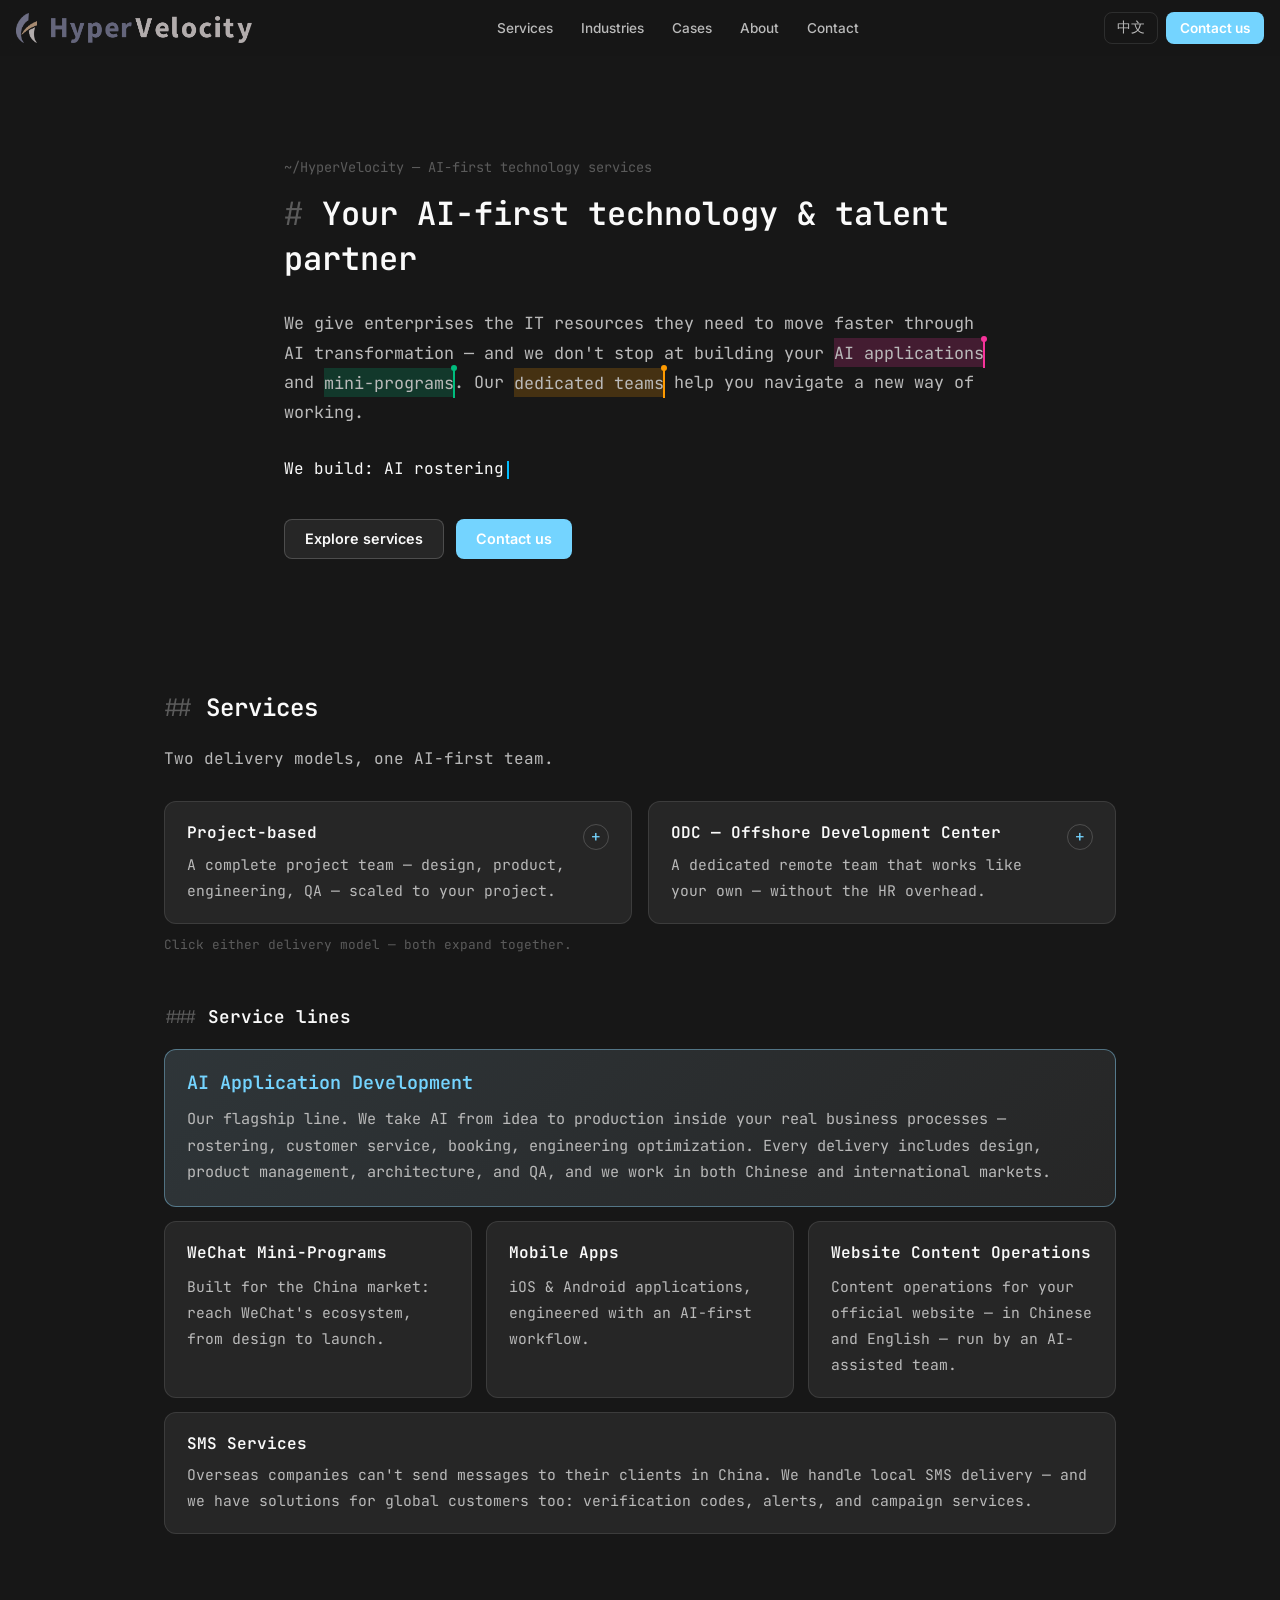
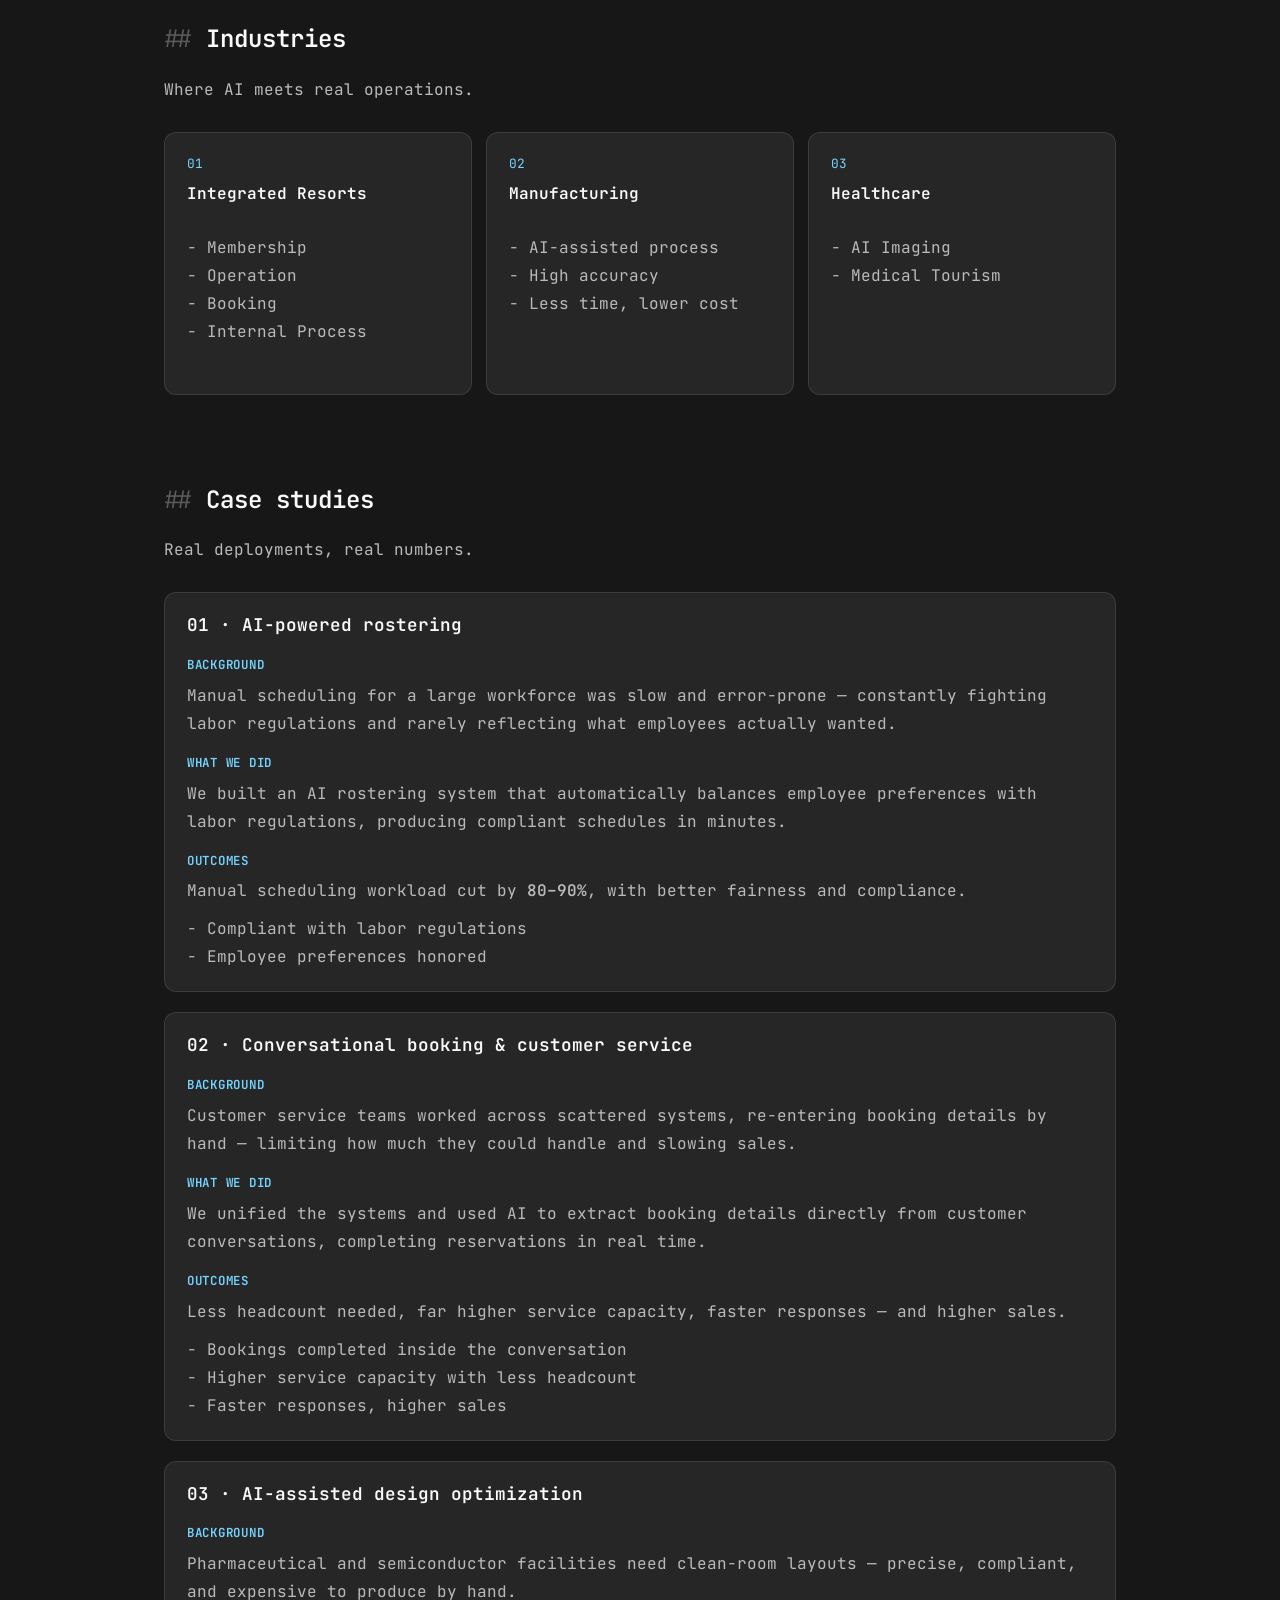
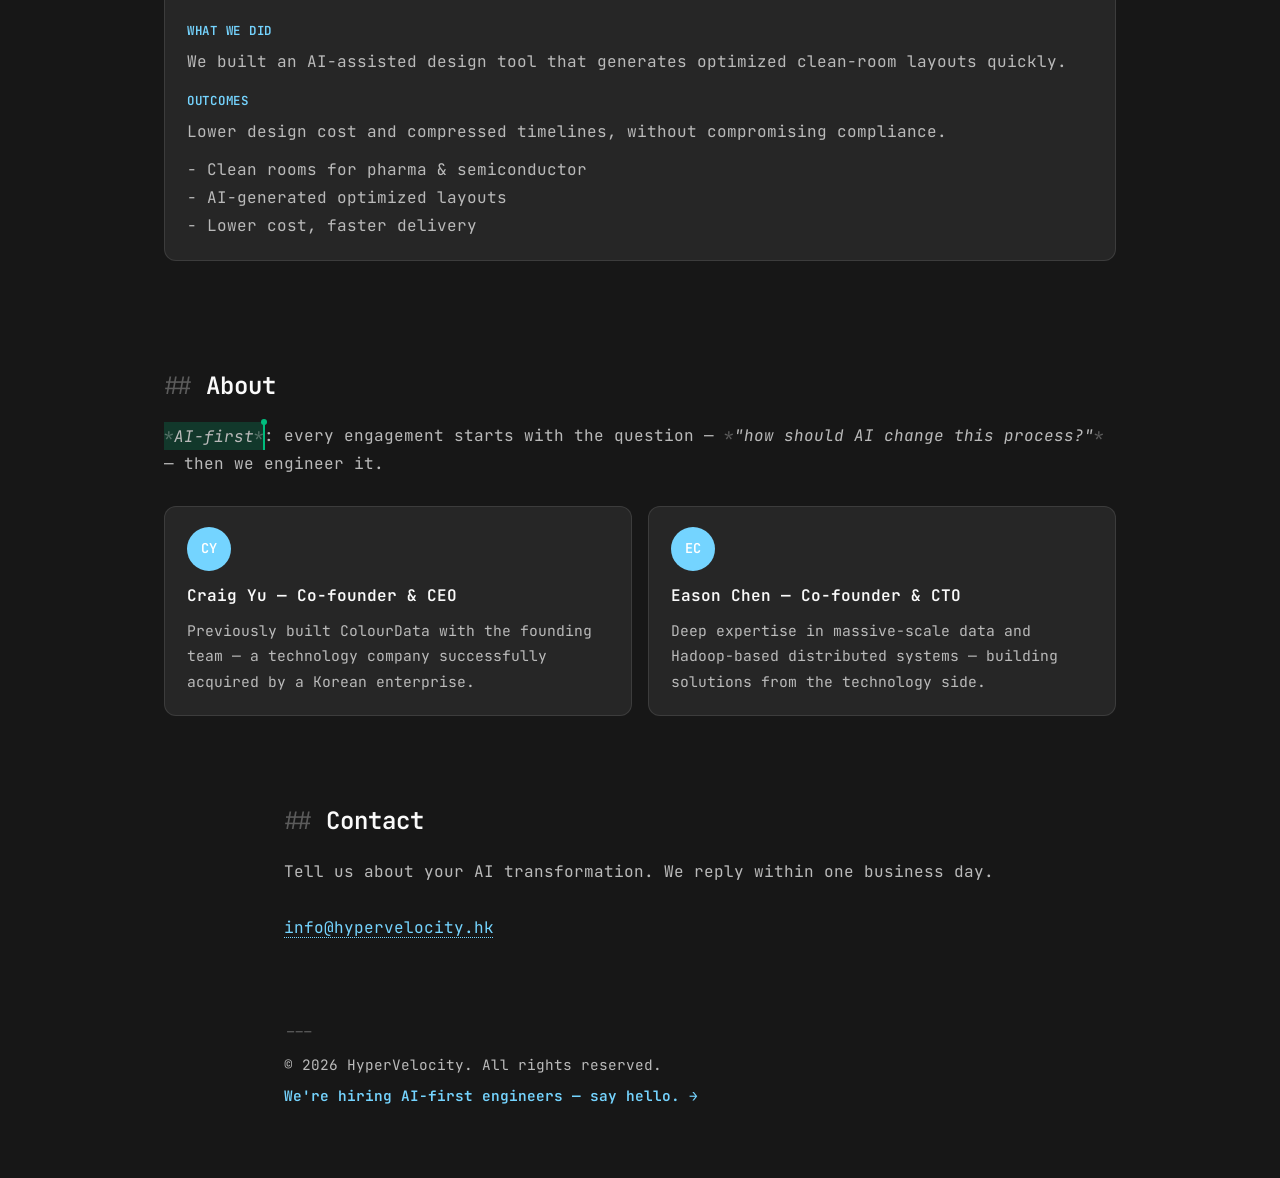
==== index.html @ ff7f64fd "HyperVelocity official website - initial version" ====
<!DOCTYPE html>
<html lang="en">
<head>
  <meta charset="utf-8">
  <meta name="viewport" content="width=device-width, initial-scale=1">
  <title>HyperVelocity — Your AI-first technology &amp; talent partner</title>
  <meta name="description" content="HyperVelocity helps enterprises scale IT capacity and accelerate AI transformation — AI applications, WeChat mini-programs, apps, and dedicated teams, delivered project-based or as an offshore development center (ODC).">
  <meta property="og:site_name" content="HyperVelocity">
  <meta property="og:type" content="website">
  <meta property="og:title" content="HyperVelocity — Your AI-first technology &amp; talent partner">
  <meta property="og:description" content="We give enterprises the IT resources they need to move faster through AI transformation — AI applications, mini-programs, apps, and dedicated teams.">
  <meta property="og:url" content="https://hypervelocity.hk/">
  <meta property="og:image" content="https://hypervelocity.hk/og.png">
  <meta property="og:image:width" content="1200">
  <meta property="og:image:height" content="630">
  <meta name="twitter:card" content="summary_large_image">
  <meta name="twitter:image" content="https://hypervelocity.hk/og.png">
  <link rel="icon" type="image/png" href="/favicon.png?v=4">
  <link rel="preconnect" href="https://fonts.googleapis.com">
  <link rel="preconnect" href="https://fonts.gstatic.com" crossorigin>
  <link href="https://fonts.googleapis.com/css2?family=Inter:wght@400;500;600&family=JetBrains+Mono:wght@400;600&display=swap" rel="stylesheet">
  <link rel="stylesheet" href="styles.css">
</head>
<body>

<header class="site-header" id="site-header">
  <a class="logo" href="#top" aria-label="HyperVelocity home">
    <img src="logo.png" alt="HyperVelocity logo" class="logo-img logo-mark">
    <img src="wordmark.png" alt="HyperVelocity" class="logo-img logo-wordmark">
  </a>
  <nav class="site-nav" id="site-nav" aria-label="Main navigation">
    <a href="#services" data-i18n="nav.services">Services</a>
    <a href="#industries" data-i18n="nav.industries">Industries</a>
    <a href="#cases" data-i18n="nav.cases">Cases</a>
    <a href="#about" data-i18n="nav.about">About</a>
    <a href="#contact" data-i18n="nav.contact">Contact</a>
  </nav>
  <div class="header-actions">
    <button id="lang-toggle" class="lang-toggle" type="button" aria-label="Switch language">中文</button>
    <a class="cta" href="#contact" data-i18n="nav.cta">Contact us</a>
    <button id="menu-toggle" class="menu-toggle" type="button" aria-label="Toggle menu" aria-expanded="false">
      <span></span><span></span><span></span>
    </button>
  </div>
</header>

<main id="top">

  <!-- ============ HERO ============ -->
  <section class="editor-document hero">
    <p class="doc-path"><span class="muted">~/HyperVelocity</span> — <span data-i18n="hero.badge">AI-first technology services</span></p>
    <h1 data-i18n="hero.title">Your AI-first technology &amp; talent partner</h1>
    <p class="lede" data-i18n-html="hero.lede">We give enterprises the IT resources they need to move faster through AI transformation — and we don't stop at building your <span class="agent-word" data-agent="claude">AI applications</span> and <span class="agent-word" data-agent="codex">mini-programs</span>. Our <span class="agent-word" data-agent="cursor">dedicated teams</span> help you navigate a new way of working.</p>
    <p class="type-line"><span data-i18n="hero.typelabel">We build:</span> <span id="typing" class="typing" data-typing></span></p>
    <p class="hero-cta">
      <a class="btn btn-secondary" href="#services" data-i18n="hero.cta2">Explore services</a>
      <a class="btn btn-primary" href="#contact" data-i18n="hero.cta1">Contact us</a>
    </p>
  </section>

  <!-- ============ SERVICES ============ -->
  <section class="section wide" id="services">
    <div class="editor-document">
      <h2 data-i18n="services.title">Services</h2>
      <p class="intro" data-i18n="services.intro">Two delivery models, one AI-first team.</p>

      <div class="mode-grid">
        <article class="card mode-card" id="mode-project">
          <div class="mode-card-head" role="button" tabindex="0" aria-expanded="false" aria-controls="mode-project-detail">
            <div>
              <h3 data-i18n="services.mode1.title">Project-based</h3>
              <p class="mode-summary" data-i18n="services.mode1.summary">A complete project team — design, product, engineering, QA — scaled to your project.</p>
            </div>
            <span class="mode-arrow" aria-hidden="true">+</span>
          </div>
          <div class="mode-detail" id="mode-project-detail" hidden>
            <p data-i18n="services.mode1.detail">We assemble a full project team for you — from designer to product manager, front-end and back-end engineers, and QA — and scale it according to your project's needs and timeline so every milestone gets met. You get a clear development roadmap, backed by a team that supports you end to end, including technology solutioning.</p>
            <ul>
              <li data-i18n="services.mode1.b1">Full project team: design, PM, engineering &amp; QA</li>
              <li data-i18n="services.mode1.b2">Team scales with project needs &amp; timeline</li>
              <li data-i18n="services.mode1.b3">Clear roadmap, technical solutioning included</li>
            </ul>
          </div>
        </article>

        <article class="card mode-card" id="mode-odc">
          <div class="mode-card-head" role="button" tabindex="0" aria-expanded="false" aria-controls="mode-odc-detail">
            <div>
              <h3 data-i18n="services.mode2.title">ODC — Offshore Development Center</h3>
              <p class="mode-summary" data-i18n="services.mode2.summary">A dedicated remote team that works like your own — without the HR overhead.</p>
            </div>
            <span class="mode-arrow" aria-hidden="true">+</span>
          </div>
          <div class="mode-detail" id="mode-odc-detail" hidden>
            <p data-i18n="services.mode2.detail">We staff it with proven talent and recruit as your needs grow. You don't handle any complex HR management — we do. You join the daily stand-ups and use your own task management system, and the team works alongside yours like your employees. It's scalable by design: if people change, we backfill. Stability and quality assurance are guaranteed — with clear, well-written documentation as a standing requirement.</p>
            <ul>
              <li data-i18n="services.mode2.b1">Scalable — backfill whenever people change</li>
              <li data-i18n="services.mode2.b2">Stability &amp; QA guaranteed</li>
              <li data-i18n="services.mode2.b3">Clear documentation, always</li>
            </ul>
          </div>
        </article>
      </div>
      <p class="mode-hint" data-i18n="services.mode.more">Click either delivery model — both expand together.</p>

      <h3 class="subhead" data-i18n="services.lines.title">Service lines</h3>
      <div class="service-grid">
        <article class="card service-feature">
          <h4 data-i18n="services.s1.title">AI Application Development</h4>
          <p data-i18n="services.s1.body">Our flagship line. We take AI from idea to production inside your real business processes — rostering, customer service, booking, engineering optimization. Every delivery includes design, product management, architecture, and QA, and we work in both Chinese and international markets.</p>
        </article>
        <article class="card">
          <h4 data-i18n="services.s2.title">WeChat Mini-Programs</h4>
          <p data-i18n="services.s2.body">Built for the China market: reach WeChat's ecosystem, from design to launch.</p>
        </article>
        <article class="card">
          <h4 data-i18n="services.s3.title">Mobile Apps</h4>
          <p data-i18n="services.s3.body">iOS &amp; Android applications, engineered with an AI-first workflow.</p>
        </article>
        <article class="card">
          <h4 data-i18n="services.s4.title">Website Content Operations</h4>
          <p data-i18n="services.s4.body">Content operations for your official website — in Chinese and English — run by an AI-assisted team.</p>
        </article>
        <article class="card sms-band">
          <div>
            <h4 data-i18n="services.s5.title">SMS Services</h4>
            <p data-i18n="services.s5.body">Overseas companies can't send messages to their clients in China. We handle local SMS delivery — and we have solutions for global customers too: verification codes, alerts, and campaign services.</p>
          </div>
        </article>
      </div>
    </div>
  </section>

  <!-- ============ INDUSTRIES ============ -->
  <section class="section wide" id="industries">
    <div class="editor-document">
      <h2 data-i18n="industries.title">Industries</h2>
      <p class="intro" data-i18n="industries.intro">Where AI meets real operations.</p>
      <div class="industry-grid">
        <article class="card">
          <span class="industry-no">01</span>
          <h4 data-i18n="industries.i1.title">Integrated Resorts</h4>
          <ul class="industry-list">
            <li data-i18n="industries.i1.b1">Membership</li>
            <li data-i18n="industries.i1.b2">Operation</li>
            <li data-i18n="industries.i1.b3">Booking</li>
            <li data-i18n="industries.i1.b4">Internal Process</li>
          </ul>
        </article>
        <article class="card">
          <span class="industry-no">02</span>
          <h4 data-i18n="industries.i2.title">Manufacturing</h4>
          <ul class="industry-list">
            <li data-i18n="industries.i2.b1">AI-assisted process</li>
            <li data-i18n="industries.i2.b2">High accuracy</li>
            <li data-i18n="industries.i2.b3">Less time, lower cost</li>
          </ul>
        </article>
        <article class="card">
          <span class="industry-no">03</span>
          <h4 data-i18n="industries.i4.title">Healthcare</h4>
          <ul class="industry-list">
            <li data-i18n="industries.i4.b1">AI Imaging</li>
            <li data-i18n="industries.i4.b2">Medical Tourism</li>
          </ul>
        </article>
      </div>
    </div>
  </section>

  <!-- ============ CASE STUDIES ============ -->
  <section class="section wide" id="cases">
    <div class="editor-document">
      <h2 data-i18n="cases.title">Case studies</h2>
      <p class="intro" data-i18n="cases.intro">Real deployments, real numbers.</p>

      <article class="case">
        <h3>01 · <span data-i18n="cases.c1.title">AI-powered rostering</span></h3>
        <div class="case-part">
          <h4 data-i18n="cases.f.bg">Background</h4>
          <p data-i18n="cases.c1.bg">Manual scheduling for a large workforce was slow and error-prone — constantly fighting labor regulations and rarely reflecting what employees actually wanted.</p>
        </div>
        <div class="case-part">
          <h4 data-i18n="cases.f.did">What we did</h4>
          <p data-i18n="cases.c1.did">We built an AI rostering system that automatically balances employee preferences with labor regulations, producing compliant schedules in minutes.</p>
        </div>
        <div class="case-part">
          <h4 data-i18n="cases.f.out">Outcomes</h4>
          <p data-i18n-html="cases.c1.out">Manual scheduling workload cut by <strong class="metric">80–90%</strong>, with better fairness and compliance.</p>
          <ul>
            <li data-i18n="cases.c1.o1">Compliant with labor regulations</li>
            <li data-i18n="cases.c1.o2">Employee preferences honored</li>
          </ul>
        </div>
      </article>

      <article class="case">
        <h3>02 · <span data-i18n="cases.c2.title">Conversational booking &amp; customer service</span></h3>
        <div class="case-part">
          <h4 data-i18n="cases.f.bg">Background</h4>
          <p data-i18n="cases.c2.bg">Customer service teams worked across scattered systems, re-entering booking details by hand — limiting how much they could handle and slowing sales.</p>
        </div>
        <div class="case-part">
          <h4 data-i18n="cases.f.did">What we did</h4>
          <p data-i18n="cases.c2.did">We unified the systems and used AI to extract booking details directly from customer conversations, completing reservations in real time.</p>
        </div>
        <div class="case-part">
          <h4 data-i18n="cases.f.out">Outcomes</h4>
          <p data-i18n="cases.c2.out">Less headcount needed, far higher service capacity, faster responses — and higher sales.</p>
          <ul>
            <li data-i18n="cases.c2.o1">Bookings completed inside the conversation</li>
            <li data-i18n="cases.c2.o2">Higher service capacity with less headcount</li>
            <li data-i18n="cases.c2.o3">Faster responses, higher sales</li>
          </ul>
        </div>
      </article>

      <article class="case">
        <h3>03 · <span data-i18n="cases.c3.title">AI-assisted design optimization</span></h3>
        <div class="case-part">
          <h4 data-i18n="cases.f.bg">Background</h4>
          <p data-i18n="cases.c3.bg">Pharmaceutical and semiconductor facilities need clean-room layouts — precise, compliant, and expensive to produce by hand.</p>
        </div>
        <div class="case-part">
          <h4 data-i18n="cases.f.did">What we did</h4>
          <p data-i18n="cases.c3.did">We built an AI-assisted design tool that generates optimized clean-room layouts quickly.</p>
        </div>
        <div class="case-part">
          <h4 data-i18n="cases.f.out">Outcomes</h4>
          <p data-i18n="cases.c3.out">Lower design cost and compressed timelines, without compromising compliance.</p>
          <ul>
            <li data-i18n="cases.c3.o1">Clean rooms for pharma &amp; semiconductor</li>
            <li data-i18n="cases.c3.o2">AI-generated optimized layouts</li>
            <li data-i18n="cases.c3.o3">Lower cost, faster delivery</li>
          </ul>
        </div>
      </article>
    </div>
  </section>

  <!-- ============ ABOUT ============ -->
  <section class="section wide" id="about">
    <div class="editor-document">
      <h2 data-i18n="about.title">About</h2>
      <p class="intro" data-i18n-html="about.philosophy"><em class="agent-word" data-agent="codex">AI-first</em>: every engagement starts with the question — <em>"how should AI change this process?"</em> — then we engineer it.</p>
      <div class="founder-grid">
        <article class="card founder">
          <div class="avatar">CY</div>
          <h4>Craig Yu — <span data-i18n="about.f1.role">Co-founder &amp; CEO</span></h4>
          <p data-i18n="about.f1.bio">Previously built ColourData with the founding team — a technology company successfully acquired by a Korean enterprise.</p>
        </article>
        <article class="card founder">
          <div class="avatar">EC</div>
          <h4>Eason Chen — <span data-i18n="about.f3.role">Co-founder &amp; CTO</span></h4>
          <p data-i18n="about.f3.bio">Deep expertise in massive-scale data and Hadoop-based distributed systems — building solutions from the technology side.</p>
        </article>
      </div>
    </div>
  </section>

  <!-- ============ CONTACT ============ -->
  <section class="section" id="contact">
    <div class="editor-document">
      <h2 data-i18n="contact.title">Contact</h2>
      <p class="intro" data-i18n="contact.intro">Tell us about your AI transformation. We reply within one business day.</p>
      <p class="contact-email"><a href="mailto:info@hypervelocity.hk">info@hypervelocity.hk</a></p>
    </div>
  </section>

  <div class="editor-footer-rule" aria-hidden="true">---</div>
  <footer class="editor-footer">
    <p>© 2026 HyperVelocity. <span data-i18n="footer.rights">All rights reserved.</span></p>
    <p class="hiring" data-i18n="footer.hiring">We're hiring AI-first engineers — say hello.</p>
  </footer>
</main>

<script src="script.js" defer></script>
</body>
</html>
---- styles.css ----
/* ============================================================
   Hypervelocity — dark editor-style marketing site
   Inspired by classy.md (Astro, JetBrains Mono, OKLCH tokens)
   ============================================================ */

:root {
  /* fallback hex values, overridden with OKLCH below where supported */
  --bg: #17181a;
  --text: #f2f2f5;
  --content: #c6c6cc;
  --muted: #8b8b92;
  --muted-bg: #232327;
  --border: rgba(255, 255, 255, 0.1);
  --border-strong: rgba(255, 255, 255, 0.18);
  --input: rgba(255, 255, 255, 0.08);
  --ring: rgba(255, 255, 255, 0.35);
  --link: #7ea6ff;
  --caret: #8fb4ff;
  --code-bg: rgba(255, 255, 255, 0.05);
  --selection: rgba(126, 166, 255, 0.28);
  --presence-pink: #ff5d9e;
  --presence-amber: #ffb454;
  --presence-emerald: #3dd68c;
  --radius: 12px;
  --max-width: 760px;
  --max-width-wide: 1000px;
}

@supports (color: oklch(0.5 0 0)) {
  :root {
    --bg: oklch(0.205 0 0);
    --text: oklch(0.985 0 0);
    --content: oklch(0.79 0 0);
    --muted: color-mix(in oklab, var(--text) 30%, transparent);
    --muted-bg: oklch(0.269 0 0);
    --border: oklch(1 0 0 / 10%);
    --border-strong: oklch(1 0 0 / 18%);
    --input: oklch(1 0 0 / 8%);
    --ring: oklch(0.556 0 0);
    --link: oklch(0.828 0.111 230.318);
    --caret: oklch(0.746 0.16 232.661);
    --code-bg: color-mix(in oklab, var(--text) 5%, transparent);
    --selection: oklch(0.293 0.066 243.157);
    --presence-pink: oklch(0.656 0.241 354.308);
    --presence-amber: oklch(0.769 0.188 70.08);
    --presence-emerald: oklch(0.696 0.17 162.48);
  }
}

* { box-sizing: border-box; }

html {
  font-family: "Inter", ui-sans-serif, system-ui, sans-serif;
  scroll-behavior: smooth;
  scroll-padding-top: 72px;
}

body {
  margin: 0;
  background: var(--bg);
  color: var(--text);
  -moz-osx-font-smoothing: grayscale;
  -webkit-font-smoothing: antialiased;
}

::selection { background: var(--selection); }

/* ---------- header ---------- */

.site-header {
  position: sticky;
  top: 0;
  z-index: 50;
  display: flex;
  align-items: center;
  justify-content: space-between;
  gap: 16px;
  height: 56px;
  padding: 0 16px;
  border-bottom: 1px solid transparent;
  background: color-mix(in srgb, var(--bg) 88%, transparent);
  backdrop-filter: blur(8px);
  transition: border-color 0.2s ease;
}

.site-header.is-scrolled { border-bottom-color: var(--border); }

.logo {
  display: inline-flex;
  align-items: flex-end;
  gap: 14px;
  color: var(--text);
  text-decoration: none;
  font-weight: 600;
  font-size: 0.95rem;
  white-space: nowrap;
}

.logo svg { width: 20px; height: 20px; color: var(--link); }

.logo-img {
  display: block;
  height: 32px;
  width: auto;
}

.logo-mark {
  height: 30px;
}

.logo-wordmark {
  height: 27px;
}

.site-nav {
  display: flex;
  align-items: center;
  gap: 2px;
}

.site-nav a {
  display: inline-flex;
  align-items: center;
  height: 32px;
  padding: 0 12px;
  border: 1px solid transparent;
  border-radius: 8px;
  color: var(--content);
  font-size: 0.85rem;
  font-weight: 500;
  text-decoration: none;
  transition: all 0.15s ease;
}

.site-nav a:hover {
  background: color-mix(in oklab, var(--muted-bg) 60%, transparent);
  color: var(--text);
}

.header-actions {
  display: flex;
  align-items: center;
  gap: 8px;
}

.lang-toggle {
  height: 32px;
  padding: 0 12px;
  border: 1px solid var(--border);
  border-radius: 8px;
  background: transparent;
  color: var(--content);
  font: 500 0.85rem "Inter", sans-serif;
  cursor: pointer;
  transition: all 0.15s ease;
}

.lang-toggle:hover { border-color: var(--border-strong); color: var(--text); }

.cta {
  display: inline-flex;
  align-items: center;
  height: 32px;
  padding: 0 14px;
  border-radius: 8px;
  background: var(--link);
  color: #fff;
  font-size: 0.85rem;
  font-weight: 600;
  text-decoration: none;
  transition: opacity 0.15s ease;
}

.cta:hover { opacity: 0.85; }

.menu-toggle {
  display: none;
  flex-direction: column;
  justify-content: center;
  gap: 4px;
  width: 32px;
  height: 32px;
  padding: 0;
  border: 1px solid var(--border);
  border-radius: 8px;
  background: transparent;
  cursor: pointer;
}

.menu-toggle span {
  display: block;
  width: 14px;
  height: 1.5px;
  margin: 0 auto;
  background: var(--content);
  transition: transform 0.2s ease, opacity 0.2s ease;
}

.menu-toggle[aria-expanded="true"] span:nth-child(1) { transform: translateY(5.5px) rotate(45deg); }
.menu-toggle[aria-expanded="true"] span:nth-child(2) { opacity: 0; }
.menu-toggle[aria-expanded="true"] span:nth-child(3) { transform: translateY(-5.5px) rotate(-45deg); }

/* ---------- editor document shell ---------- */

.editor-document,
.editor-footer,
.editor-footer-rule {
  width: 100%;
  max-width: var(--max-width);
  margin-right: auto;
  margin-left: auto;
  padding-right: 24px;
  padding-left: 24px;
  font-family: "JetBrains Mono", ui-monospace, SFMono-Regular, Menlo, Monaco, Consolas, "Liberation Mono", "Courier New", monospace;
  font-size: 16px;
  line-height: 1.75;
  color: var(--content);
  overflow-wrap: break-word;
}

.section.wide .editor-document { max-width: var(--max-width-wide); }

.editor-document { padding-top: 32px; }

.hero { padding-top: 72px; padding-bottom: 40px; }

.editor-document p,
.editor-document ul,
.editor-document ol,
.editor-document hr {
  margin: 28px 0;
}

.editor-document h1,
.editor-document h2,
.editor-document h3 {
  margin: 32px 0 20px;
  color: var(--text);
  font: inherit;
  font-weight: 600;
  line-height: 1.4;
  scroll-margin-top: 72px;
}

.editor-document > h1:before,
.editor-document > h2:before,
.editor-document > h3:before {
  color: var(--muted);
  font-weight: 400;
}

.editor-document > h1:before { content: "# "; }
.editor-document > h2:before { content: "## "; }
.editor-document > h3:before { content: "### "; }

.editor-document h1 { font-size: 2rem; }
.editor-document h2 { font-size: 1.5rem; }
.editor-document h3 { font-size: 1.1rem; }

.editor-document a,
.editor-footer a {
  color: var(--link);
  text-decoration-line: underline;
  text-decoration-style: dotted;
  text-decoration-thickness: 1px;
  text-underline-offset: 4px;
}

.editor-document a:hover,
.editor-footer a:hover { text-decoration-style: solid; }

.editor-document ul { padding: 0; }

.editor-document ul:not(.tags) li {
  position: relative;
  display: block;
  padding-left: 2ch;
}

.editor-document ul:not(.tags) li:before {
  position: absolute;
  left: 0;
  width: 2ch;
  color: var(--content);
  content: "- ";
}

.editor-document em { font-style: italic; }

.editor-document em:before,
.editor-document em:after {
  content: "*";
  color: var(--muted);
  font-style: normal;
}

.editor-document strong { color: inherit; font-weight: 600; }

.editor-document strong:not(.metric):before,
.editor-document strong:not(.metric):after {
  content: "**";
  color: var(--muted);
  font-weight: 400;
}

.editor-footer-rule {
  padding-top: 28px;
  color: var(--muted);
}

.editor-footer {
  padding-bottom: 64px;
  font-size: 0.9rem;
}

.editor-footer p { margin: 6px 0; }
.editor-footer .hiring { color: var(--muted); }

/* ---------- hero ---------- */

.doc-path {
  color: var(--muted);
  font-size: 0.85rem;
  margin-bottom: 8px !important;
}

.muted { color: var(--muted); }

.hero h1 { margin: 12px 0 20px; }

.lede { font-size: 1.05rem; }

.type-line {
  margin-top: 8px !important;
  color: var(--text);
}

.typing::after {
  content: "";
  display: inline-block;
  width: 2px;
  height: 1.1em;
  margin-left: 3px;
  vertical-align: text-bottom;
  background: var(--caret);
  animation: cursor-pulse 1.15s ease-in-out infinite;
}

.hero-cta {
  display: flex;
  flex-wrap: wrap;
  gap: 12px;
  margin-top: 36px !important;
}

.btn {
  display: inline-flex;
  align-items: center;
  height: 40px;
  padding: 0 20px;
  border-radius: 8px;
  font-family: "Inter", sans-serif;
  font-size: 0.9rem;
  font-weight: 600;
  text-decoration: none;
  transition: all 0.15s ease;
}

.btn-primary {
  background: var(--link);
  color: #fff;
}

.btn-primary:hover { opacity: 0.85; }

/* override .editor-document a link styles that would otherwise recolor buttons */
.editor-document .btn {
  color: var(--text);
  text-decoration: none;
}

.editor-document .btn-primary {
  color: #fff;
}

.btn-secondary {
  background: var(--muted-bg);
  border: 1px solid var(--border-strong);
  color: var(--text);
}

.btn-secondary:hover { background: color-mix(in oklab, var(--muted-bg) 70%, var(--text)); }

/* ---------- sections ---------- */

.section { padding-bottom: 24px; }

.intro { margin-top: 0 !important; }

.subhead { margin-top: 48px !important; }

/* ---------- cards ---------- */

.card {
  background: var(--muted-bg);
  border: 1px solid var(--border);
  border-radius: var(--radius);
  padding: 20px 22px;
}

.card h3,
.card h4 {
  margin: 0 0 10px;
  color: var(--text);
  font-family: "JetBrains Mono", monospace;
  font-weight: 600;
  font-size: 1rem;
  line-height: 1.4;
}

.card p { margin: 0; font-size: 0.92rem; }

.tags {
  display: flex;
  flex-wrap: wrap;
  gap: 6px;
  margin: 14px 0 0 !important;
  padding: 0;
  list-style: none;
}

.tags li {
  padding: 3px 10px;
  border: 1px solid var(--border);
  border-radius: 999px;
  color: var(--muted);
  font-size: 0.75rem;
}

.mode-grid {
  display: grid;
  grid-template-columns: 1fr 1fr;
  gap: 16px;
  margin: 8px 0 0;
}

.service-grid {
  display: grid;
  grid-template-columns: repeat(3, 1fr);
  gap: 14px;
  margin-top: 16px;
}

.industry-grid {
  display: grid;
  grid-template-columns: repeat(3, 1fr);
  gap: 14px;
  margin-top: 16px;
}

.industry-no {
  display: block;
  color: var(--link);
  font-size: 0.8rem;
  margin-bottom: 8px;
}

.industry-list {
  padding: 0;
  margin: 12px 0 0;
}

/* ---------- mode cards (click to expand) ---------- */

.mode-card { padding: 0; overflow: hidden; }

.mode-card-head {
  display: flex;
  align-items: flex-start;
  justify-content: space-between;
  gap: 12px;
  padding: 20px 22px;
  cursor: pointer;
  user-select: none;
  outline: none;
}

.mode-card-head:focus-visible {
  box-shadow: inset 0 0 0 2px var(--ring);
}

.mode-card-head h3 { margin-bottom: 8px; }

.mode-summary { color: var(--content); font-size: 0.9rem; }

.mode-arrow {
  flex-shrink: 0;
  display: inline-flex;
  align-items: center;
  justify-content: center;
  width: 26px;
  height: 26px;
  margin-top: 2px;
  border: 1px solid var(--border-strong);
  border-radius: 999px;
  color: var(--link);
  font-size: 1rem;
  line-height: 1;
  transition: transform 0.2s ease;
}

.mode-card.is-open .mode-arrow { transform: rotate(45deg); }

.mode-detail {
  padding: 16px 22px 20px;
  border-top: 1px dashed var(--border);
}

.mode-detail[hidden] { display: none; }

.mode-detail ul { padding: 0; margin: 16px 0 0; }

.mode-hint {
  margin: 10px 0 0 !important;
  color: var(--muted);
  font-size: 0.8rem;
}

/* ---------- service lines ---------- */

.service-feature {
  grid-column: 1 / -1;
  background: linear-gradient(135deg, color-mix(in oklab, var(--link) 10%, var(--muted-bg)), var(--muted-bg));
  border-color: color-mix(in oklab, var(--link) 35%, var(--border));
}

.service-feature h4 { font-size: 1.15rem; color: var(--link); }

.service-feature p { font-size: 0.95rem; }

.sms-band {
  grid-column: 1 / -1;
  display: flex;
  align-items: center;
  justify-content: space-between;
  gap: 16px;
}

.sms-band h4 { margin-bottom: 6px; }

.sms-band p { margin: 0; }

/* ---------- footer hiring ---------- */

.editor-footer .hiring {
  color: var(--link);
  font-weight: 600;
}

.editor-footer .hiring::after {
  content: " →";
}

/* ---------- case studies ---------- */

.case {
  margin: 0 0 20px;
  padding: 20px 22px;
  background: var(--muted-bg);
  border: 1px solid var(--border);
  border-radius: var(--radius);
}

.case h3 { margin: 0 0 16px; }

.case-part { margin-top: 14px; }

.case-part h4 {
  margin: 0 0 6px;
  color: var(--link);
  font-family: "JetBrains Mono", monospace;
  font-size: 0.78rem;
  font-weight: 600;
  letter-spacing: 0.06em;
  text-transform: uppercase;
}

.case-part p { margin: 0; }

.case-part ul {
  padding: 0;
  margin: 10px 0 0;
}

.metric {
  color: var(--presence-amber);
  white-space: nowrap;
}

/* ---------- about ---------- */

.founder-grid {
  display: grid;
  grid-template-columns: repeat(2, 1fr);
  gap: 16px;
  margin-top: 16px;
}

.avatar {
  display: flex;
  align-items: center;
  justify-content: center;
  width: 44px;
  height: 44px;
  margin-bottom: 14px;
  border-radius: 50%;
  background: var(--link);
  color: #fff;
  font-family: "JetBrains Mono", monospace;
  font-weight: 600;
  font-size: 0.85rem;
}

/* ---------- contact ---------- */

.contact-email { margin: 8px 0 24px !important; }

/* ---------- AI presence: selection + remote caret (classy.md trick) ---------- */

.agent-word {
  --remote-selection: var(--presence-pink);
  padding-block: 0.21875rem;
  background: color-mix(in oklab, var(--remote-selection) 20%, transparent);
  -webkit-box-decoration-break: clone;
  box-decoration-break: clone;
}

.agent-word[data-agent="claude"] { --remote-selection: var(--presence-pink); }
.agent-word[data-agent="codex"] { --remote-selection: var(--presence-emerald); }
.agent-word[data-agent="cursor"] { --remote-selection: var(--presence-amber); }

.agent-caret {
  position: relative;
  display: inline-block;
  width: 0;
  margin-right: -1px;
  margin-left: -1px;
  border-right: 1px solid var(--remote-agent);
  border-left: 1px solid var(--remote-agent);
  color: var(--remote-agent);
  vertical-align: baseline;
}

.agent-caret[data-agent="claude"] { --remote-agent: var(--presence-pink); }
.agent-caret[data-agent="codex"] { --remote-agent: var(--presence-emerald); }
.agent-caret[data-agent="cursor"] { --remote-agent: var(--presence-amber); }

.agent-caret-dot {
  position: absolute;
  top: -3px;
  left: -3px;
  width: 6px;
  height: 6px;
  border-radius: 999px;
  background: var(--remote-agent);
  transition: transform 0.3s ease-in-out;
}

.agent-caret-label {
  position: absolute;
  top: 0;
  left: -1px;
  display: none;
  transform: translateY(-100%);
  border-radius: 3px 3px 3px 0;
  padding: 4px 8px;
  background: var(--remote-agent);
  color: var(--bg);
  font-family: "Inter", ui-sans-serif, system-ui, sans-serif;
  font-size: 12px;
  line-height: 1;
  white-space: nowrap;
  pointer-events: none;
}

.agent-caret:hover .agent-caret-dot { transform: scale(0); transform-origin: bottom center; }
.agent-caret:hover .agent-caret-label { display: inline-flex; }

/* ---------- animations ---------- */

@keyframes cursor-pulse {
  0%, 42% { opacity: 1; }
  43%, 100% { opacity: 0; }
}

/* ---------- responsive ---------- */

@media (max-width: 860px) {
  .site-nav {
    position: absolute;
    top: 56px;
    left: 0;
    right: 0;
    flex-direction: column;
    align-items: stretch;
    gap: 4px;
    padding: 12px 16px 16px;
    background: var(--bg);
    border-bottom: 1px solid var(--border);
    display: none;
  }

  .site-nav.open { display: flex; }

  .site-nav a { justify-content: flex-start; height: 40px; }

  .menu-toggle { display: flex; }

  .cta { display: none; }

  .mode-grid,
  .founder-grid { grid-template-columns: 1fr; }

  .service-grid { grid-template-columns: 1fr 1fr; }

  .industry-grid { grid-template-columns: 1fr 1fr; }

  .sms-band { flex-direction: column; align-items: flex-start; }

  .hero { padding-top: 48px; }

  .editor-document h1 { font-size: 1.6rem; }
}

@media (max-width: 560px) {
  .service-grid,
  .industry-grid { grid-template-columns: 1fr; }

  .editor-document,
  .editor-footer,
  .editor-footer-rule { padding-right: 18px; padding-left: 18px; }
}
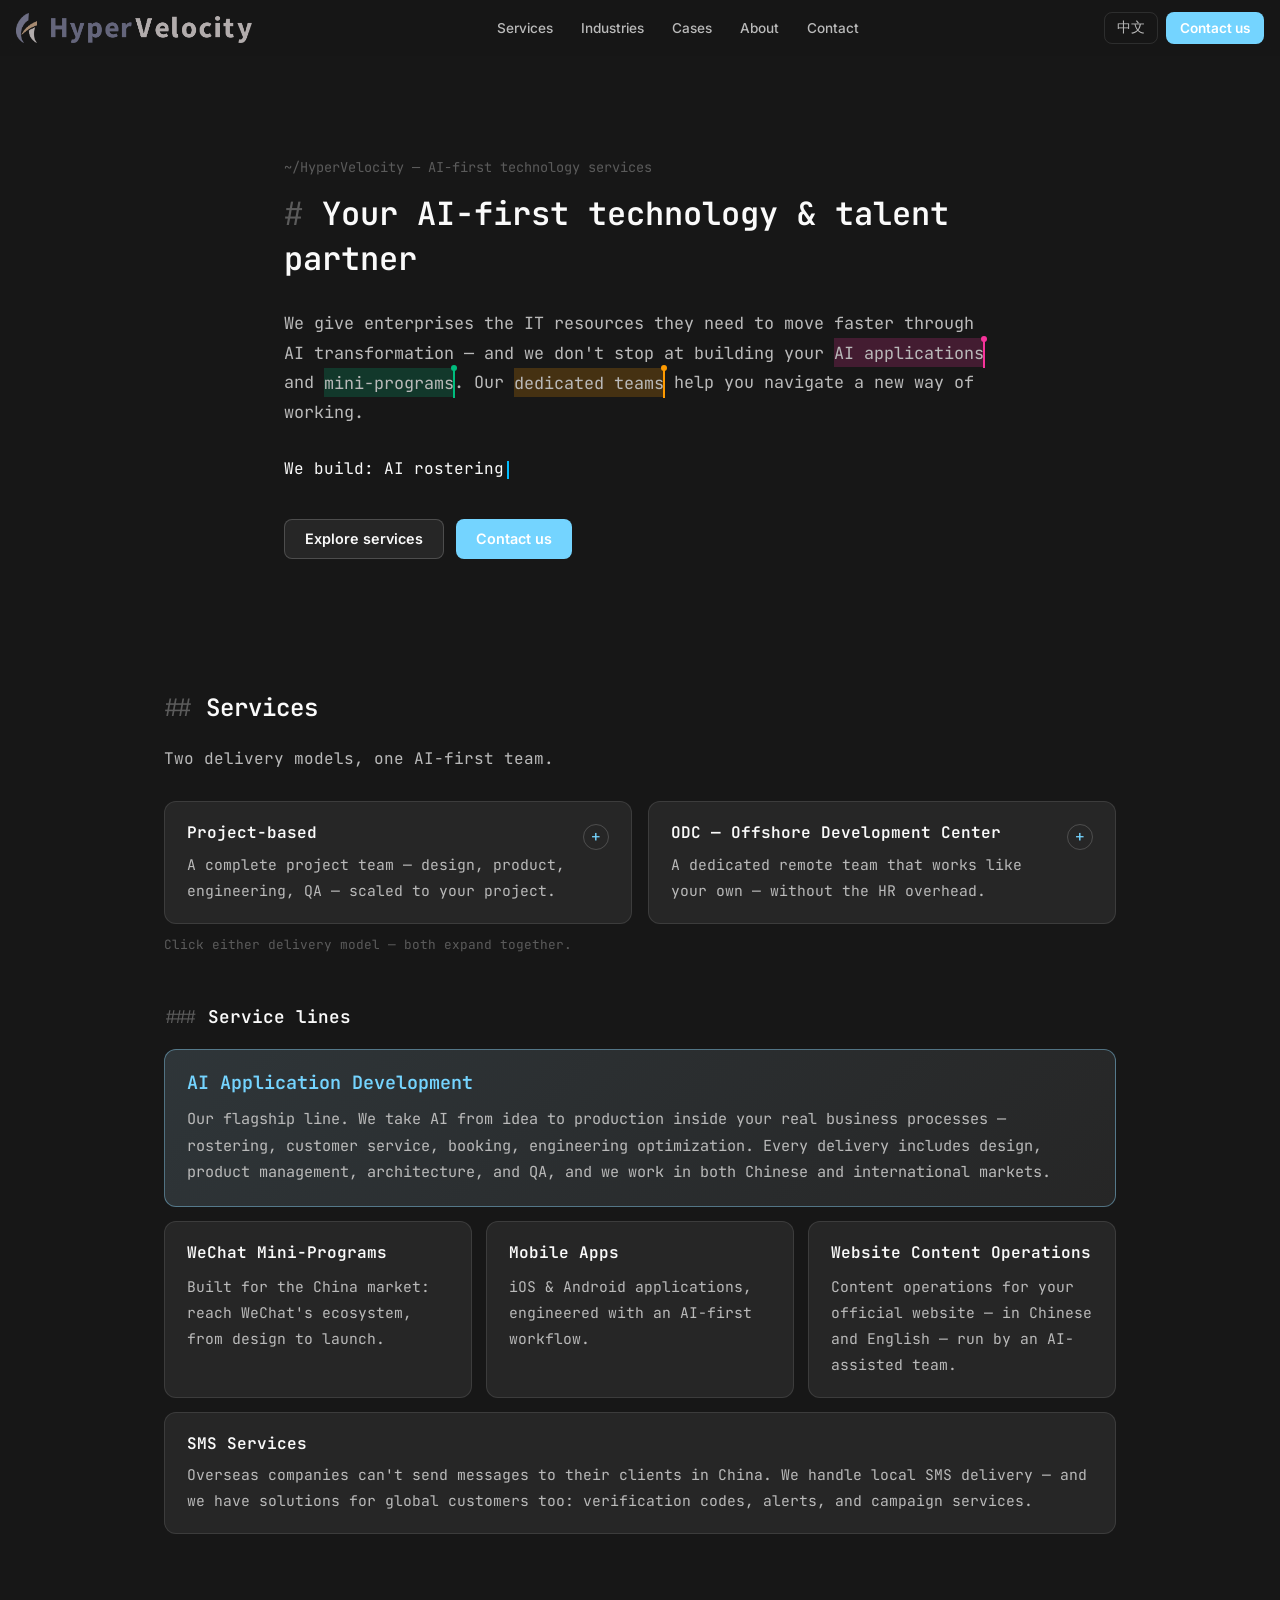
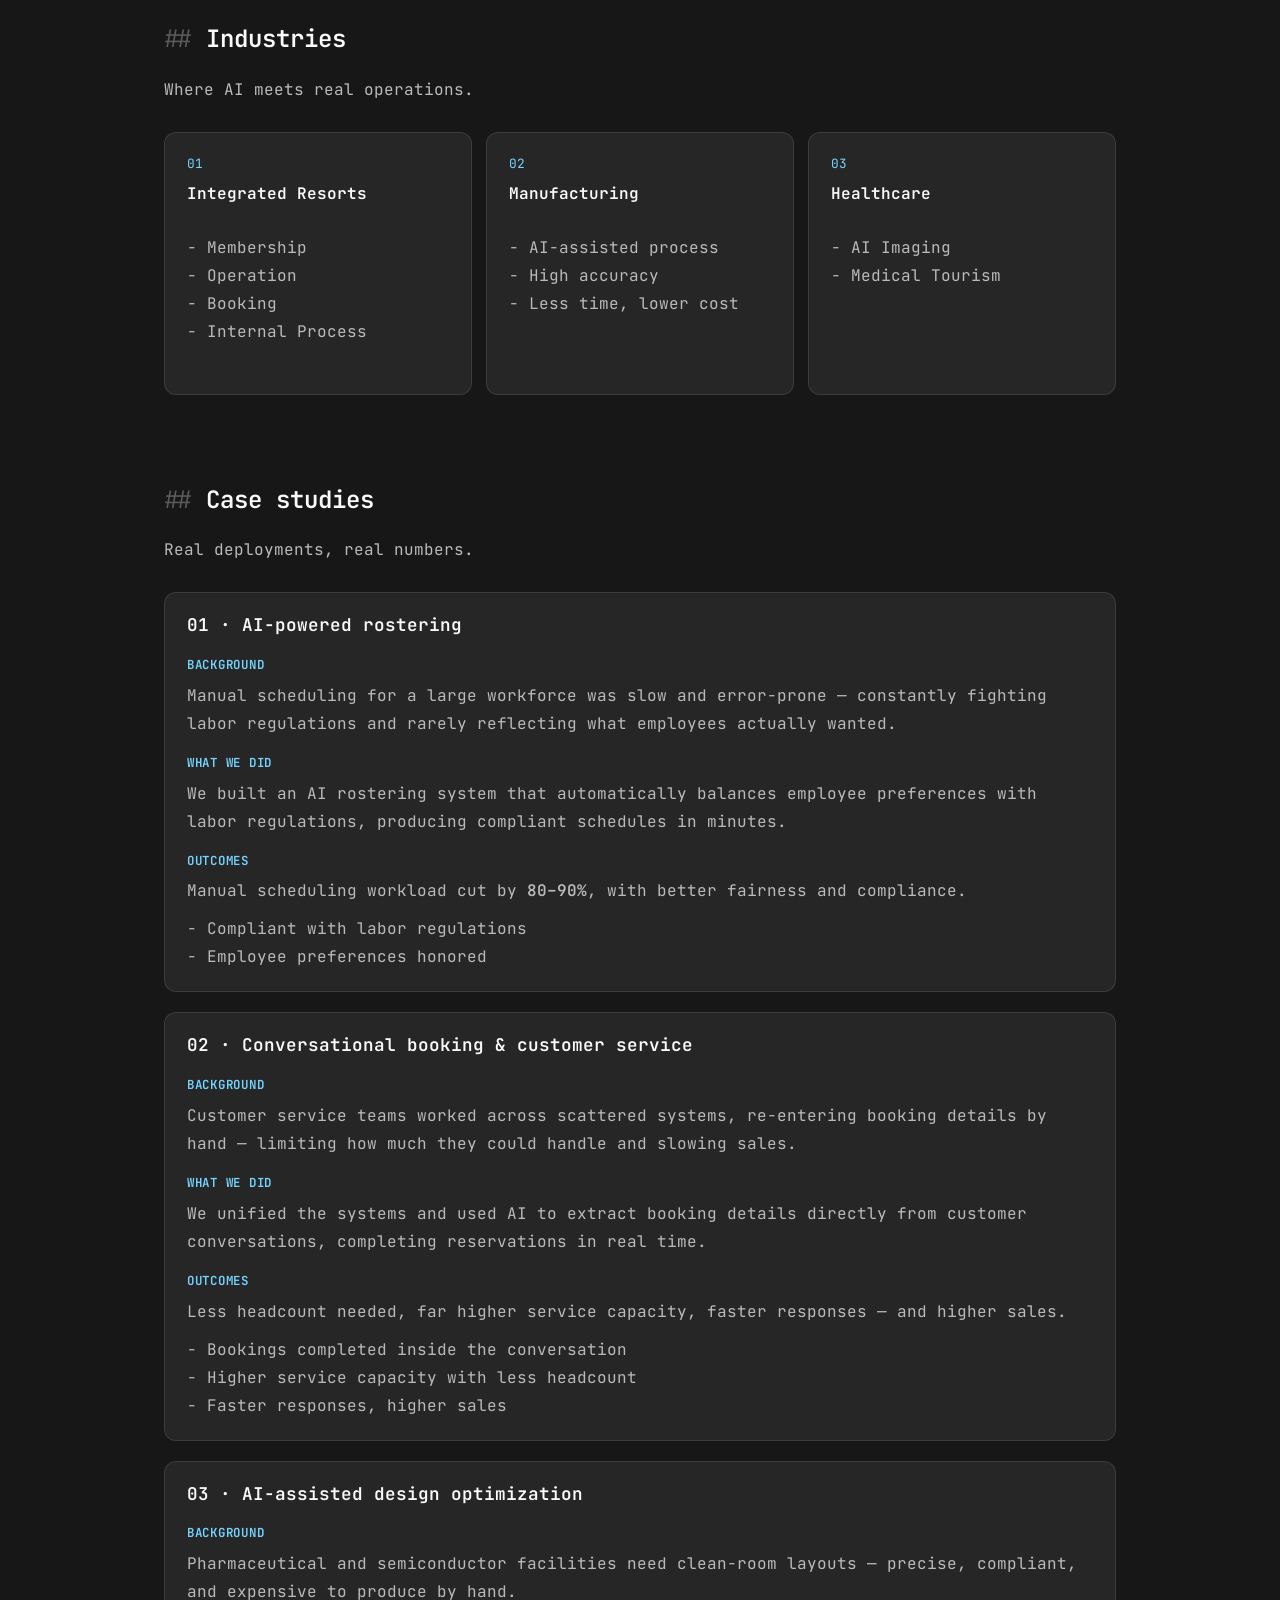
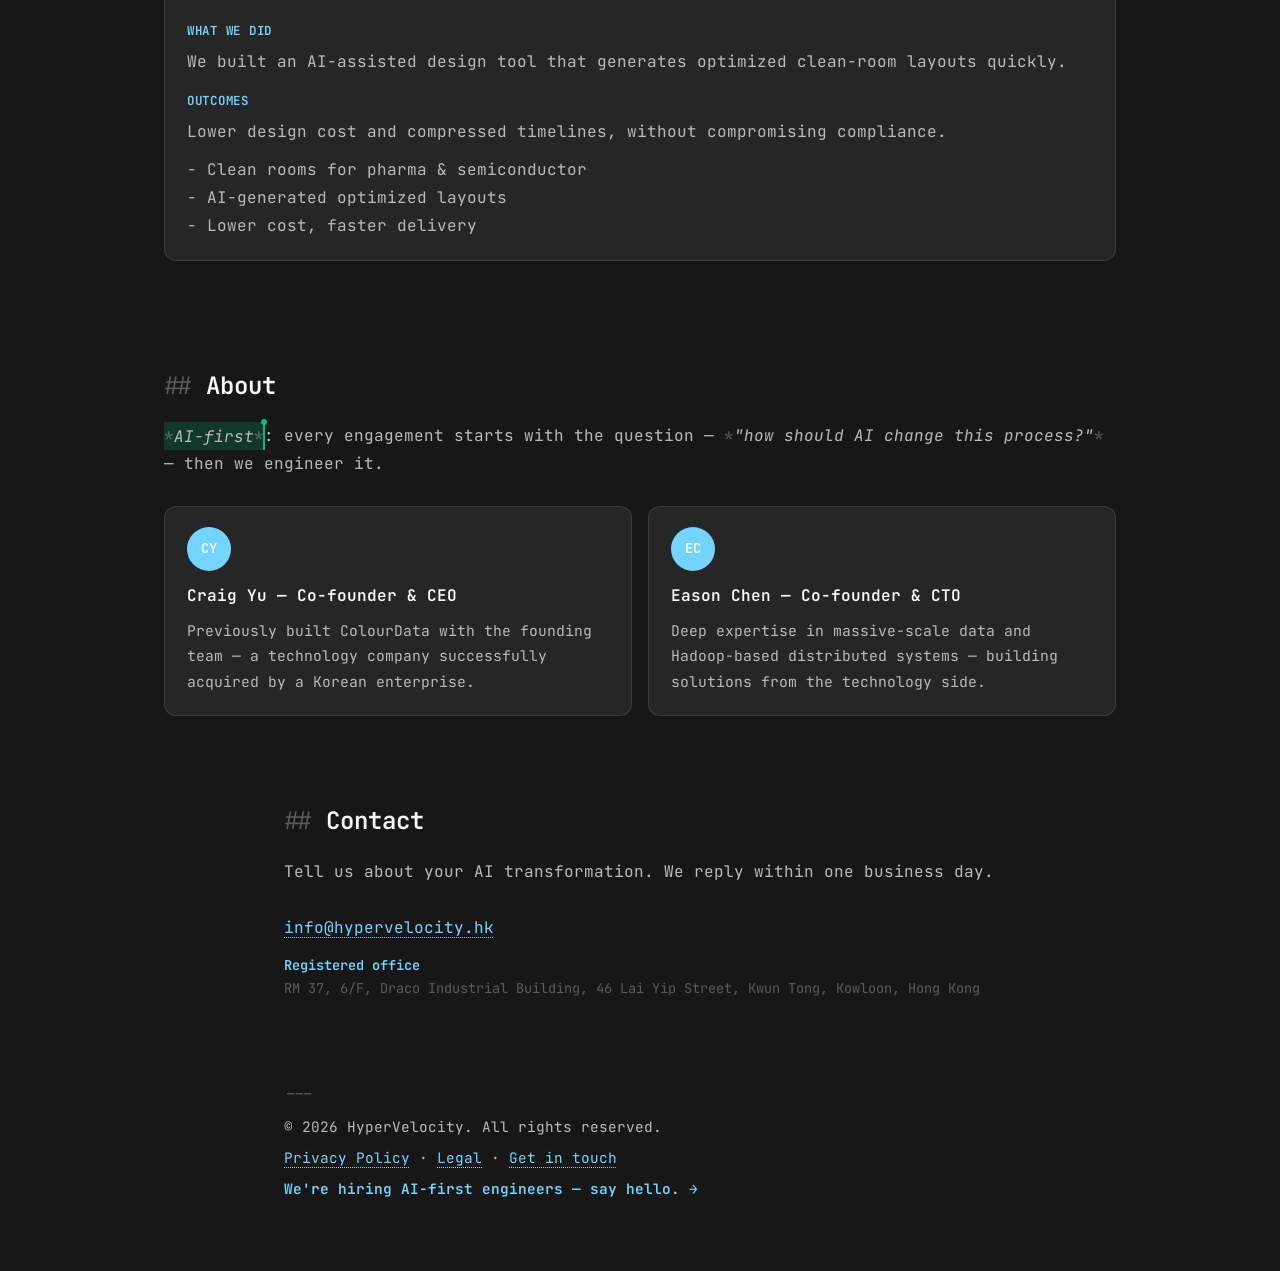
==== commit ee5f77a0: "Add registered office address, privacy policy and legal info pages for SumSub due diligence" ====
--- a/index.html
+++ b/index.html
@@ -264,12 +264,19 @@
       <h2 data-i18n="contact.title">Contact</h2>
       <p class="intro" data-i18n="contact.intro">Tell us about your AI transformation. We reply within one business day.</p>
       <p class="contact-email"><a href="mailto:info@hypervelocity.hk">info@hypervelocity.hk</a></p>
+      <p class="contact-address"><span data-i18n="contact.addressLabel">Registered office</span><br>
+      <span data-i18n="contact.address">RM 37, 6/F, Draco Industrial Building, 46 Lai Yip Street, Kwun Tong, Kowloon, Hong Kong</span></p>
     </div>
   </section>
 
   <div class="editor-footer-rule" aria-hidden="true">---</div>
   <footer class="editor-footer">
     <p>© 2026 HyperVelocity. <span data-i18n="footer.rights">All rights reserved.</span></p>
+    <p>
+      <a href="privacy.html" data-i18n="footer.privacy">Privacy Policy</a> ·
+      <a href="legal.html" data-i18n="footer.legal">Legal</a> ·
+      <a href="mailto:info@hypervelocity.hk" data-i18n="footer.contact">Get in touch</a>
+    </p>
     <p class="hiring" data-i18n="footer.hiring">We're hiring AI-first engineers — say hello.</p>
   </footer>
 </main>
--- a/styles.css
+++ b/styles.css
@@ -625,6 +625,18 @@
 
 .contact-email { margin: 8px 0 24px !important; }
 
+.contact-address {
+  color: var(--muted);
+  font-size: 0.85rem;
+  margin-top: -12px !important;
+  line-height: 1.7;
+}
+
+.contact-address span:first-child {
+  color: var(--link);
+  font-weight: 600;
+}
+
 /* ---------- AI presence: selection + remote caret (classy.md trick) ---------- */
 
 .agent-word {
